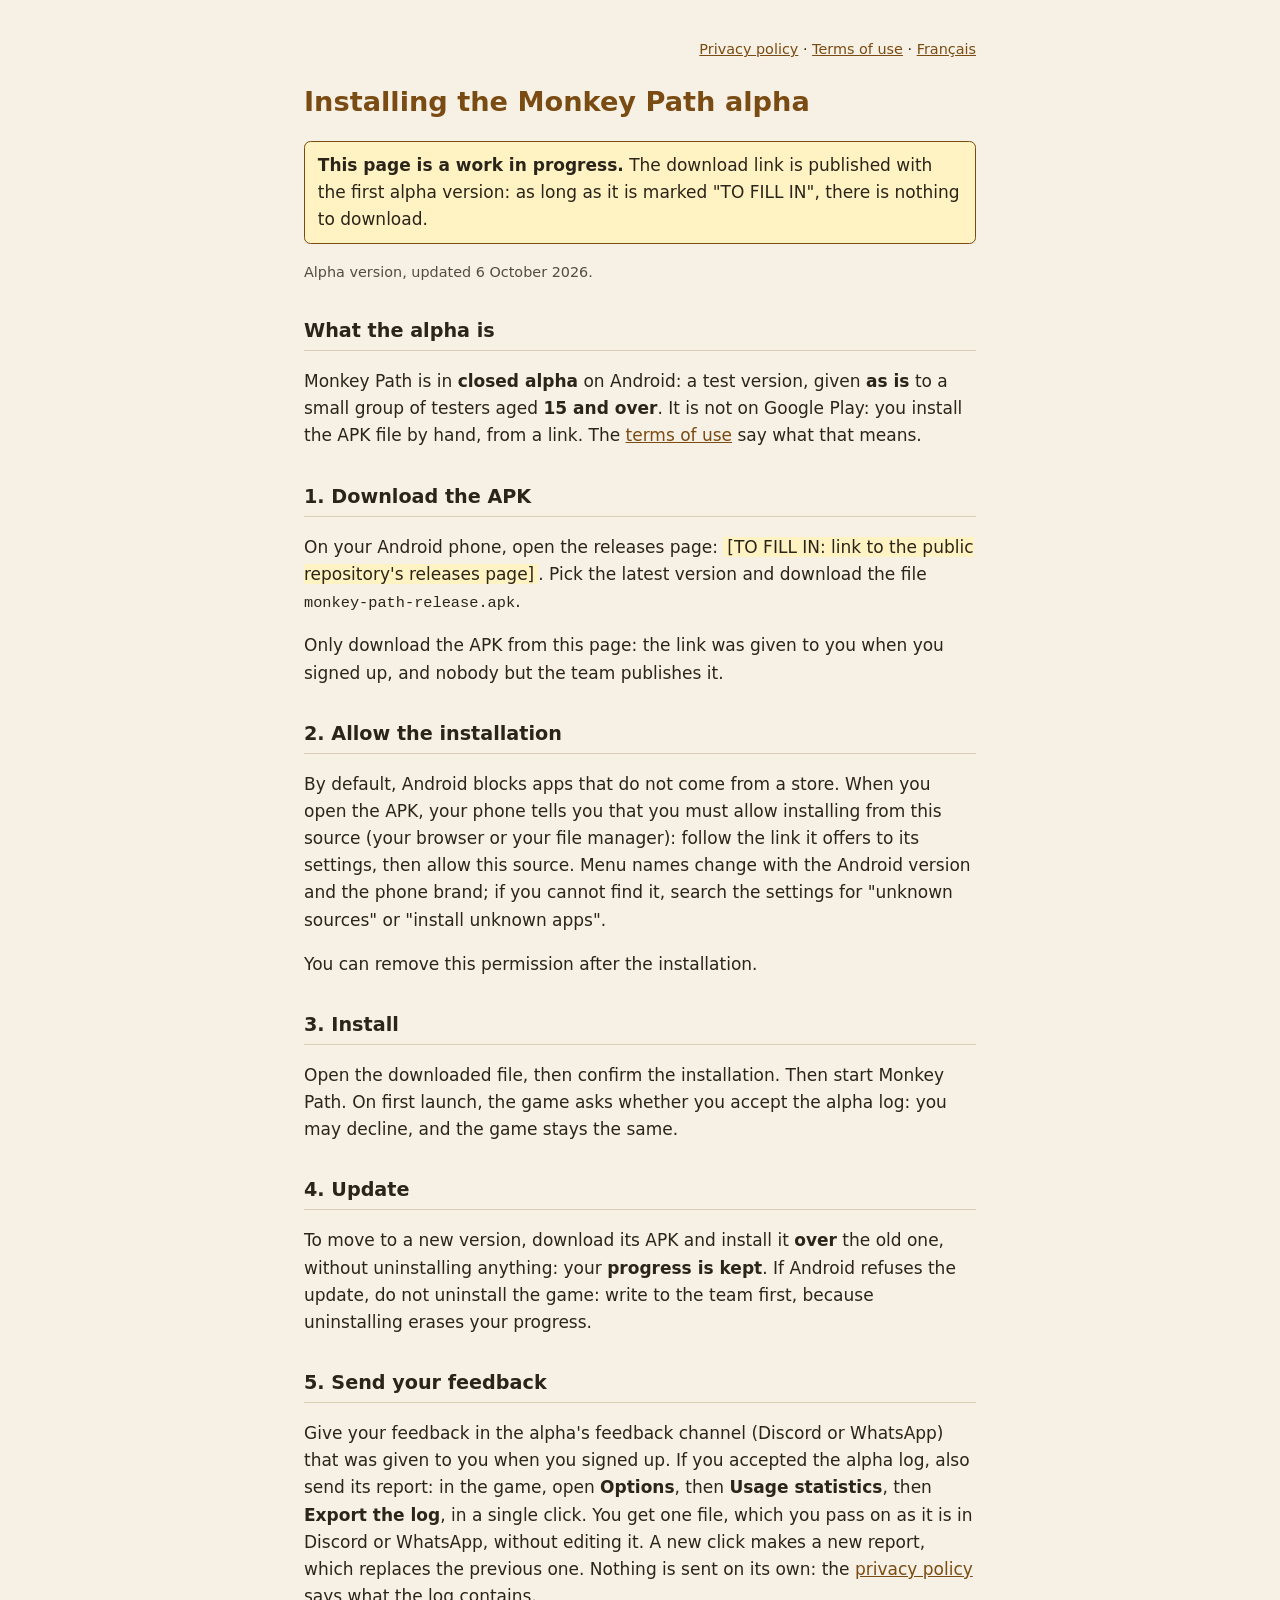
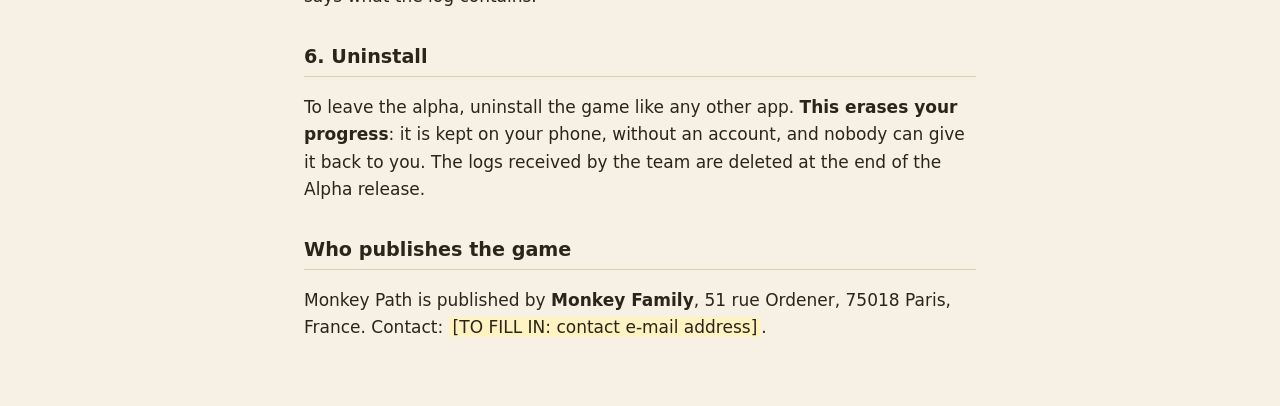
==== en/installation.html @ a171ffdf "Publier les pages de l'alpha (installation, confidentialité, conditions) Co-Authored-By: Claude Opus" ====
<!doctype html>
<html lang="en">
<head>
<meta charset="utf-8">
<meta name="viewport" content="width=device-width, initial-scale=1">
<title>Monkey Path — Installing the alpha</title>
<link rel="stylesheet" href="../style.css">
</head>
<body>
<main>
<p class="langue"><a href="./">Privacy policy</a> · <a href="conditions.html">Terms of use</a> · <a href="../fr/installation.html">Français</a></p>
<h1>Installing the Monkey Path alpha</h1>
<p class="bandeau"><strong>This page is a work in progress.</strong> The download link is published with the first alpha version: as long as it is marked "TO FILL IN", there is nothing to download.</p>
<p class="maj">Alpha version, updated 6 October 2026.</p>

<h2>What the alpha is</h2>
<p>Monkey Path is in <strong>closed alpha</strong> on Android: a test version, given <strong>as is</strong> to a small group of testers aged <strong>15 and over</strong>. It is not on Google Play: you install the APK file by hand, from a link. The <a href="conditions.html">terms of use</a> say what that means.</p>

<h2>1. Download the APK</h2>
<p>On your Android phone, open the releases page: <span class="todo">[TO FILL IN: link to the public repository's releases page]</span>. Pick the latest version and download the file <code>monkey-path-release.apk</code>.</p>
<p>Only download the APK from this page: the link was given to you when you signed up, and nobody but the team publishes it.</p>

<h2>2. Allow the installation</h2>
<p>By default, Android blocks apps that do not come from a store. When you open the APK, your phone tells you that you must allow installing from this source (your browser or your file manager): follow the link it offers to its settings, then allow this source. Menu names change with the Android version and the phone brand; if you cannot find it, search the settings for "unknown sources" or "install unknown apps".</p>
<p>You can remove this permission after the installation.</p>

<h2>3. Install</h2>
<p>Open the downloaded file, then confirm the installation. Then start Monkey Path. On first launch, the game asks whether you accept the alpha log: you may decline, and the game stays the same.</p>

<h2>4. Update</h2>
<p>To move to a new version, download its APK and install it <strong>over</strong> the old one, without uninstalling anything: your <strong>progress is kept</strong>. If Android refuses the update, do not uninstall the game: write to the team first, because uninstalling erases your progress.</p>

<h2>5. Send your feedback</h2>
<p>Give your feedback in the alpha's feedback channel (Discord or WhatsApp) that was given to you when you signed up. If you accepted the alpha log, also send its report: in the game, open <strong>Options</strong>, then <strong>Usage statistics</strong>, then <strong>Export the log</strong>, in a single click. You get one file, which you pass on as it is in Discord or WhatsApp, without editing it. A new click makes a new report, which replaces the previous one. Nothing is sent on its own: the <a href="./">privacy policy</a> says what the log contains.</p>

<h2>6. Uninstall</h2>
<p>To leave the alpha, uninstall the game like any other app. <strong>This erases your progress</strong>: it is kept on your phone, without an account, and nobody can give it back to you. The logs received by the team are deleted at the end of the Alpha release.</p>

<h2>Who publishes the game</h2>
<p>Monkey Path is published by <strong>Monkey Family</strong>, 51 rue Ordener, 75018 Paris, France. Contact: <span class="todo">[TO FILL IN: contact e-mail address]</span>.</p>
</main>
</body>
</html>
---- style.css ----
:root { --fond: #f6f1e4; --texte: #2b2418; --accent: #7a4b12; --trait: #d9cfb6; --alerte: #fff3c4; }
@media (prefers-color-scheme: dark) {
  :root { --fond: #1d1a14; --texte: #eadfc6; --accent: #e0a458; --trait: #4a4232; --alerte: #4a3d10; }
}
body { background: var(--fond); color: var(--texte); font: 17px/1.6 system-ui, sans-serif; margin: 0; }
main { max-width: 42rem; margin: 0 auto; padding: 1.5rem 1rem 3rem; }
h1 { font-size: 1.7rem; color: var(--accent); }
h2 { font-size: 1.2rem; margin-top: 2rem; border-bottom: 1px solid var(--trait); padding-bottom: .2rem; }
a { color: var(--accent); }
table { border-collapse: collapse; width: 100%; }
th, td { border: 1px solid var(--trait); padding: .4rem .6rem; text-align: left; vertical-align: top; }
.langue { text-align: right; font-size: .9rem; }
.todo { background: var(--alerte); padding: 0 .25rem; }
.bandeau { background: var(--alerte); border: 1px solid var(--accent); border-radius: .4rem; padding: .6rem .8rem; }
code { font-size: .9em; }
.maj { font-size: .9rem; opacity: .8; }
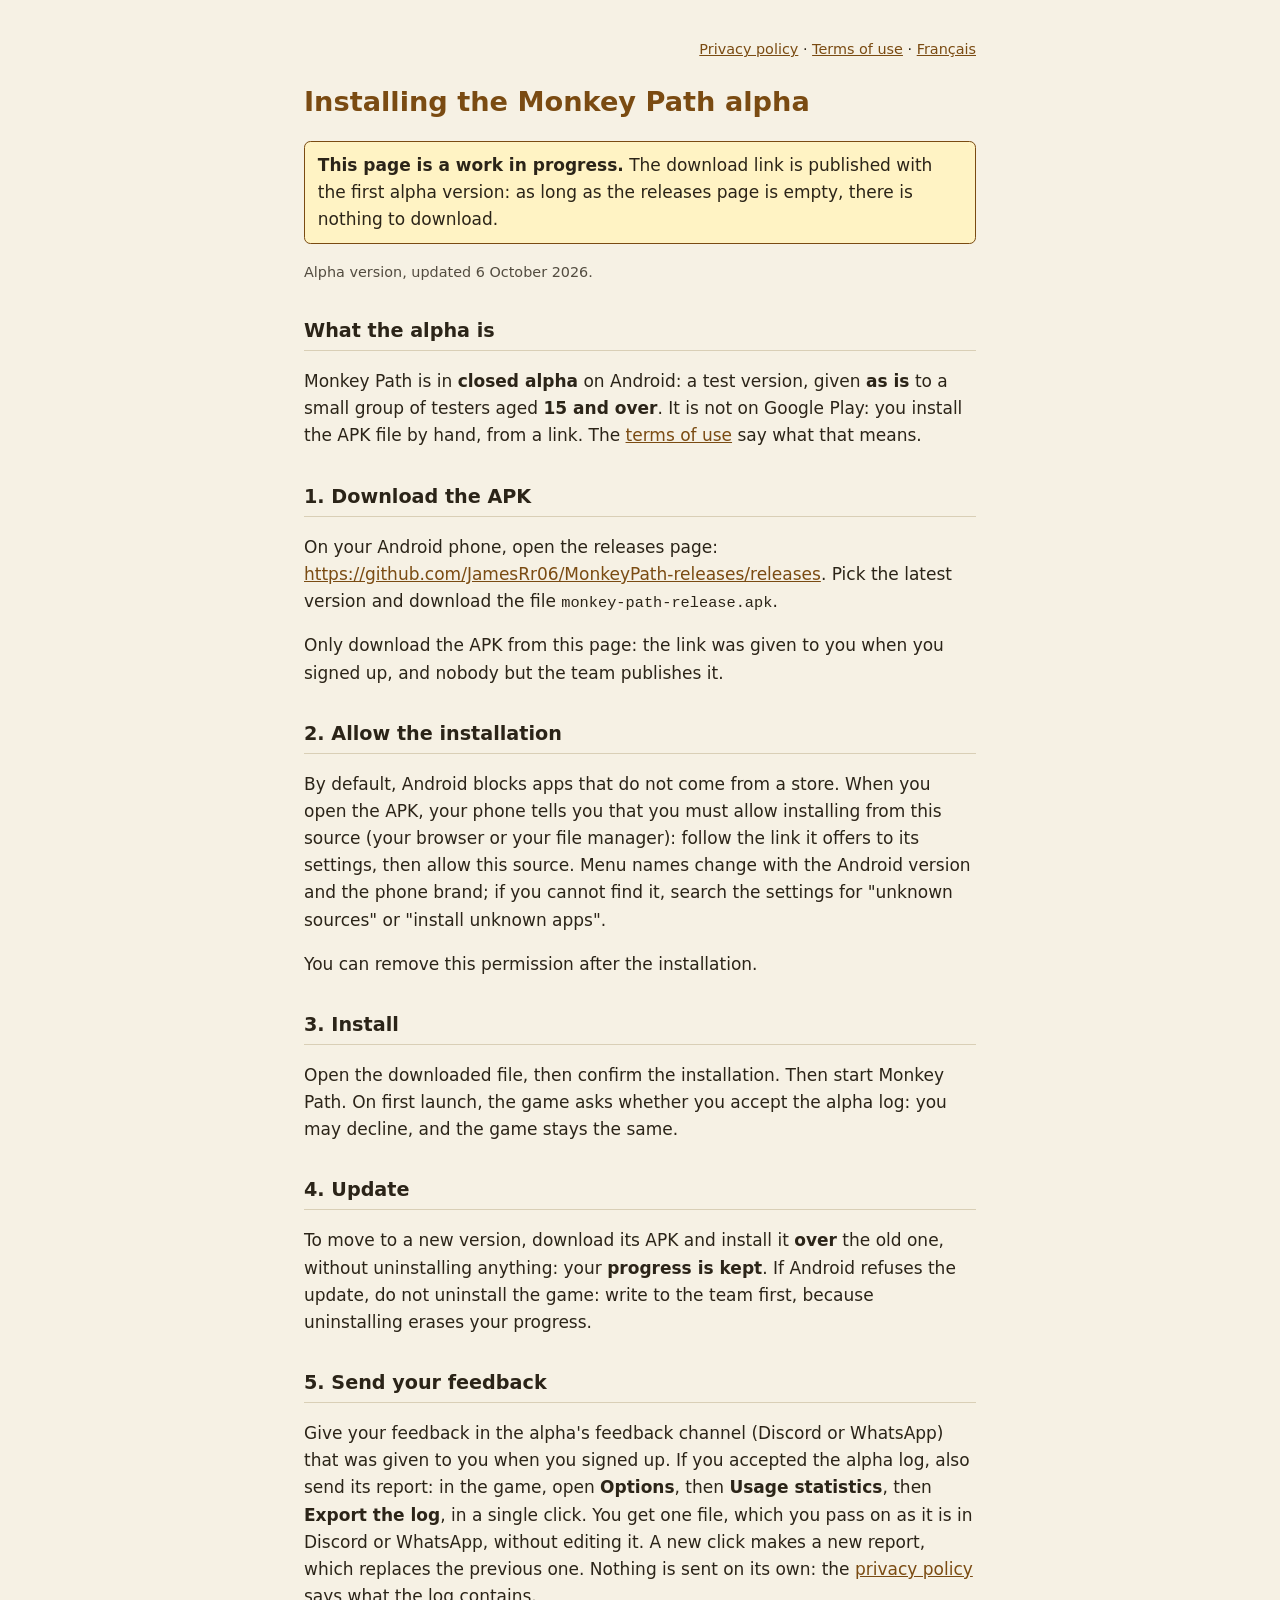
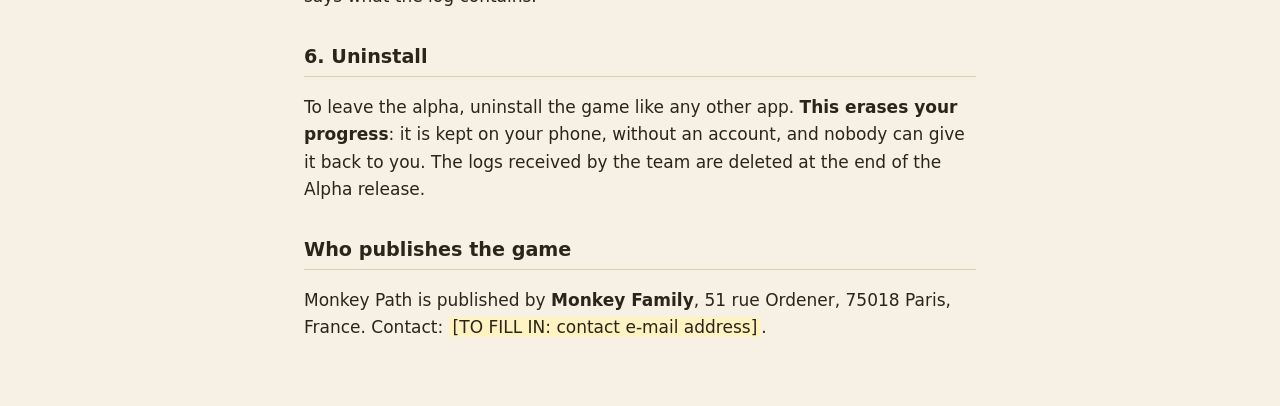
==== commit bb98644b: "Renseigner le lien des versions Co-Authored-By: Claude Opus 5.5 <noreply@anthropic.com>" ====
--- a/en/installation.html
+++ b/en/installation.html
@@ -10,14 +10,14 @@
 <main>
 <p class="langue"><a href="./">Privacy policy</a> · <a href="conditions.html">Terms of use</a> · <a href="../fr/installation.html">Français</a></p>
 <h1>Installing the Monkey Path alpha</h1>
-<p class="bandeau"><strong>This page is a work in progress.</strong> The download link is published with the first alpha version: as long as it is marked "TO FILL IN", there is nothing to download.</p>
+<p class="bandeau"><strong>This page is a work in progress.</strong> The download link is published with the first alpha version: as long as the releases page is empty, there is nothing to download.</p>
 <p class="maj">Alpha version, updated 6 October 2026.</p>
 
 <h2>What the alpha is</h2>
 <p>Monkey Path is in <strong>closed alpha</strong> on Android: a test version, given <strong>as is</strong> to a small group of testers aged <strong>15 and over</strong>. It is not on Google Play: you install the APK file by hand, from a link. The <a href="conditions.html">terms of use</a> say what that means.</p>
 
 <h2>1. Download the APK</h2>
-<p>On your Android phone, open the releases page: <span class="todo">[TO FILL IN: link to the public repository's releases page]</span>. Pick the latest version and download the file <code>monkey-path-release.apk</code>.</p>
+<p>On your Android phone, open the releases page: <a href="https://github.com/JamesRr06/MonkeyPath-releases/releases">https://github.com/JamesRr06/MonkeyPath-releases/releases</a>. Pick the latest version and download the file <code>monkey-path-release.apk</code>.</p>
 <p>Only download the APK from this page: the link was given to you when you signed up, and nobody but the team publishes it.</p>
 
 <h2>2. Allow the installation</h2>
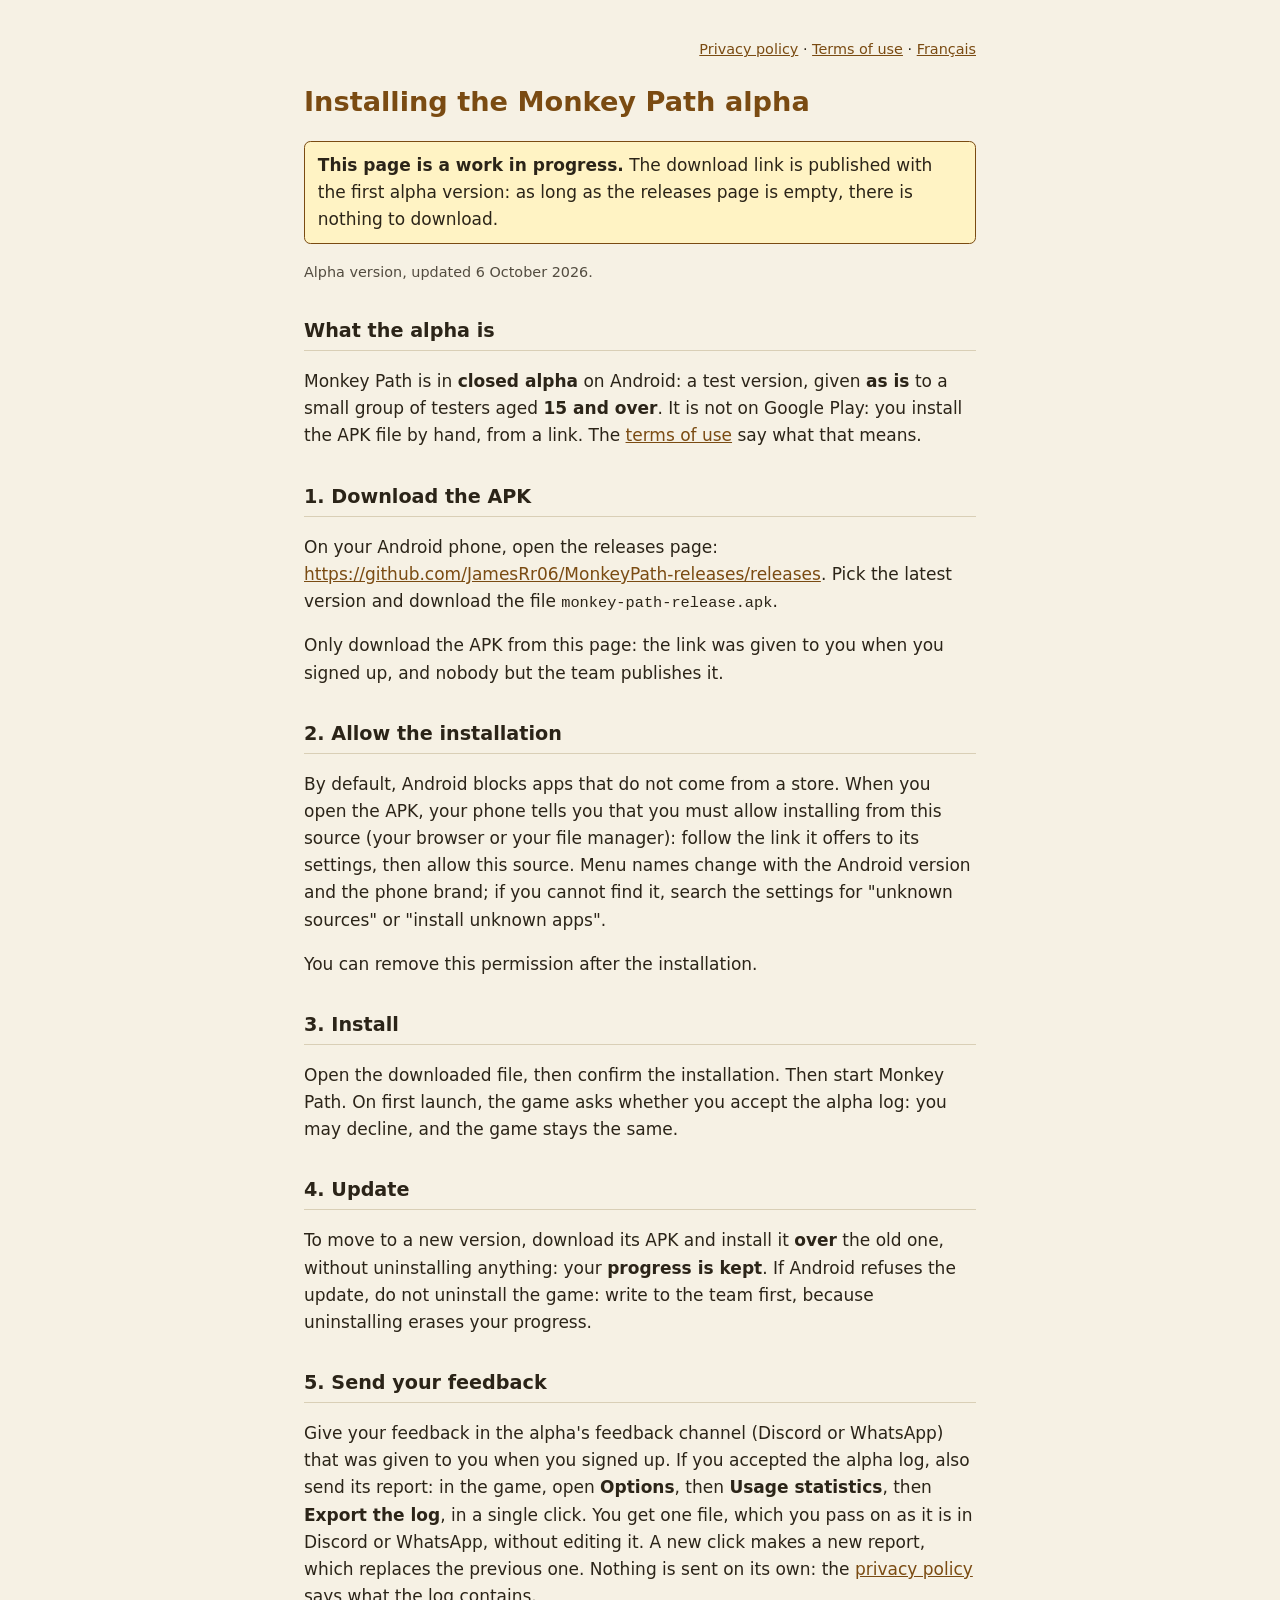
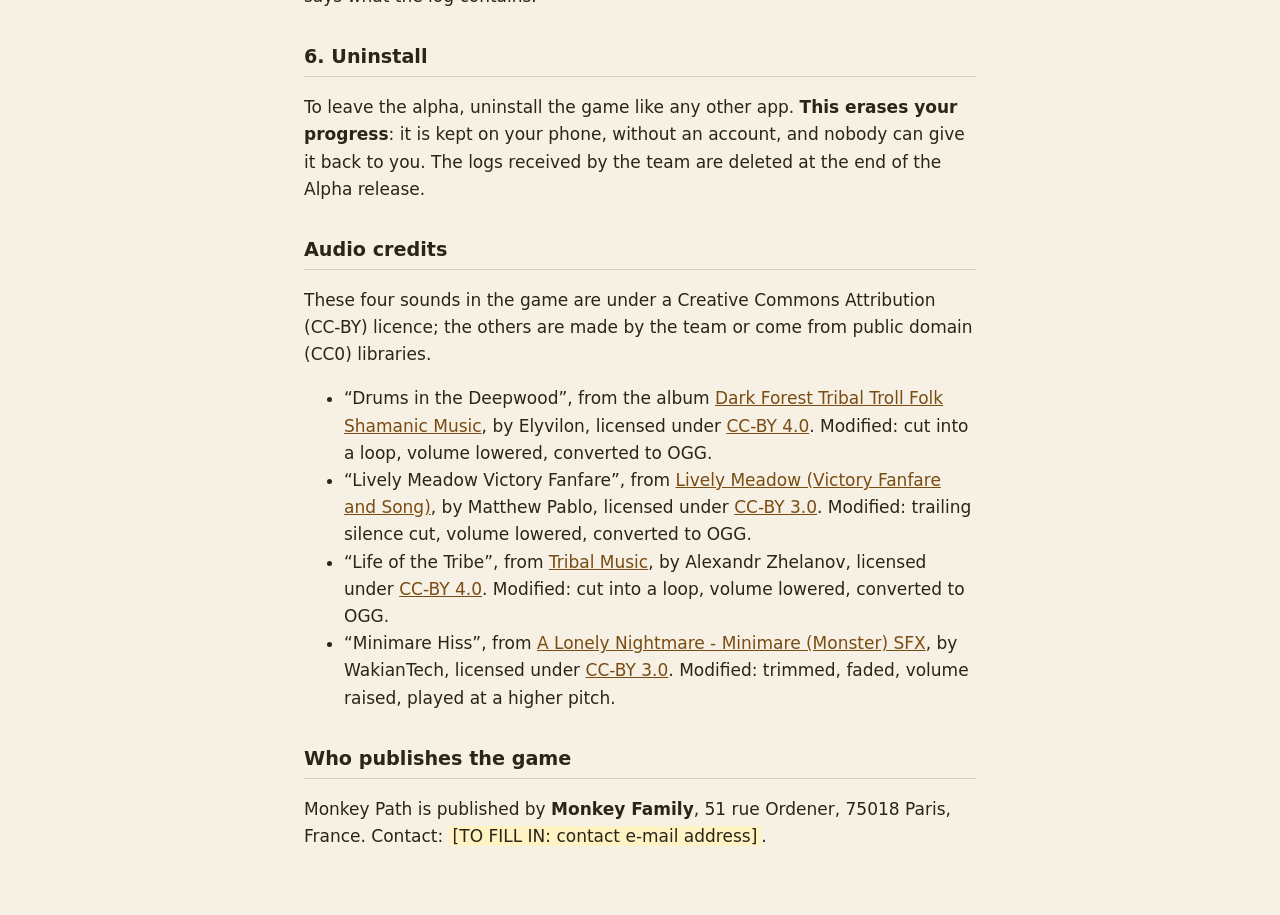
==== commit 46ff5802: "Publier la page d'installation de la version 0.1.0 avec les crédits audio" ====
--- a/en/installation.html
+++ b/en/installation.html
@@ -36,6 +36,15 @@
 <h2>6. Uninstall</h2>
 <p>To leave the alpha, uninstall the game like any other app. <strong>This erases your progress</strong>: it is kept on your phone, without an account, and nobody can give it back to you. The logs received by the team are deleted at the end of the Alpha release.</p>
 
+<h2>Audio credits</h2>
+<p>These four sounds in the game are under a Creative Commons Attribution (CC-BY) licence; the others are made by the team or come from public domain (CC0) libraries.</p>
+<ul>
+<li>“Drums in the Deepwood”, from the album <a href="https://opengameart.org/content/dark-forest-tribal-troll-folk-shamanic-music-drums-in-the-deepwood">Dark Forest Tribal Troll Folk Shamanic Music</a>, by Elyvilon, licensed under <a href="https://creativecommons.org/licenses/by/4.0/">CC-BY 4.0</a>. Modified: cut into a loop, volume lowered, converted to OGG.</li>
+<li>“Lively Meadow Victory Fanfare”, from <a href="https://opengameart.org/content/lively-meadow-victory-fanfare-and-song">Lively Meadow (Victory Fanfare and Song)</a>, by Matthew Pablo, licensed under <a href="https://creativecommons.org/licenses/by/3.0/">CC-BY 3.0</a>. Modified: trailing silence cut, volume lowered, converted to OGG.</li>
+<li>“Life of the Tribe”, from <a href="https://opengameart.org/content/tribal-music">Tribal Music</a>, by Alexandr Zhelanov, licensed under <a href="https://creativecommons.org/licenses/by/4.0/">CC-BY 4.0</a>. Modified: cut into a loop, volume lowered, converted to OGG.</li>
+<li>“Minimare Hiss”, from <a href="https://opengameart.org/content/a-lonely-nightmare-minimare-monster-sfx">A Lonely Nightmare - Minimare (Monster) SFX</a>, by WakianTech, licensed under <a href="https://creativecommons.org/licenses/by/3.0/">CC-BY 3.0</a>. Modified: trimmed, faded, volume raised, played at a higher pitch.</li>
+</ul>
+
 <h2>Who publishes the game</h2>
 <p>Monkey Path is published by <strong>Monkey Family</strong>, 51 rue Ordener, 75018 Paris, France. Contact: <span class="todo">[TO FILL IN: contact e-mail address]</span>.</p>
 </main>
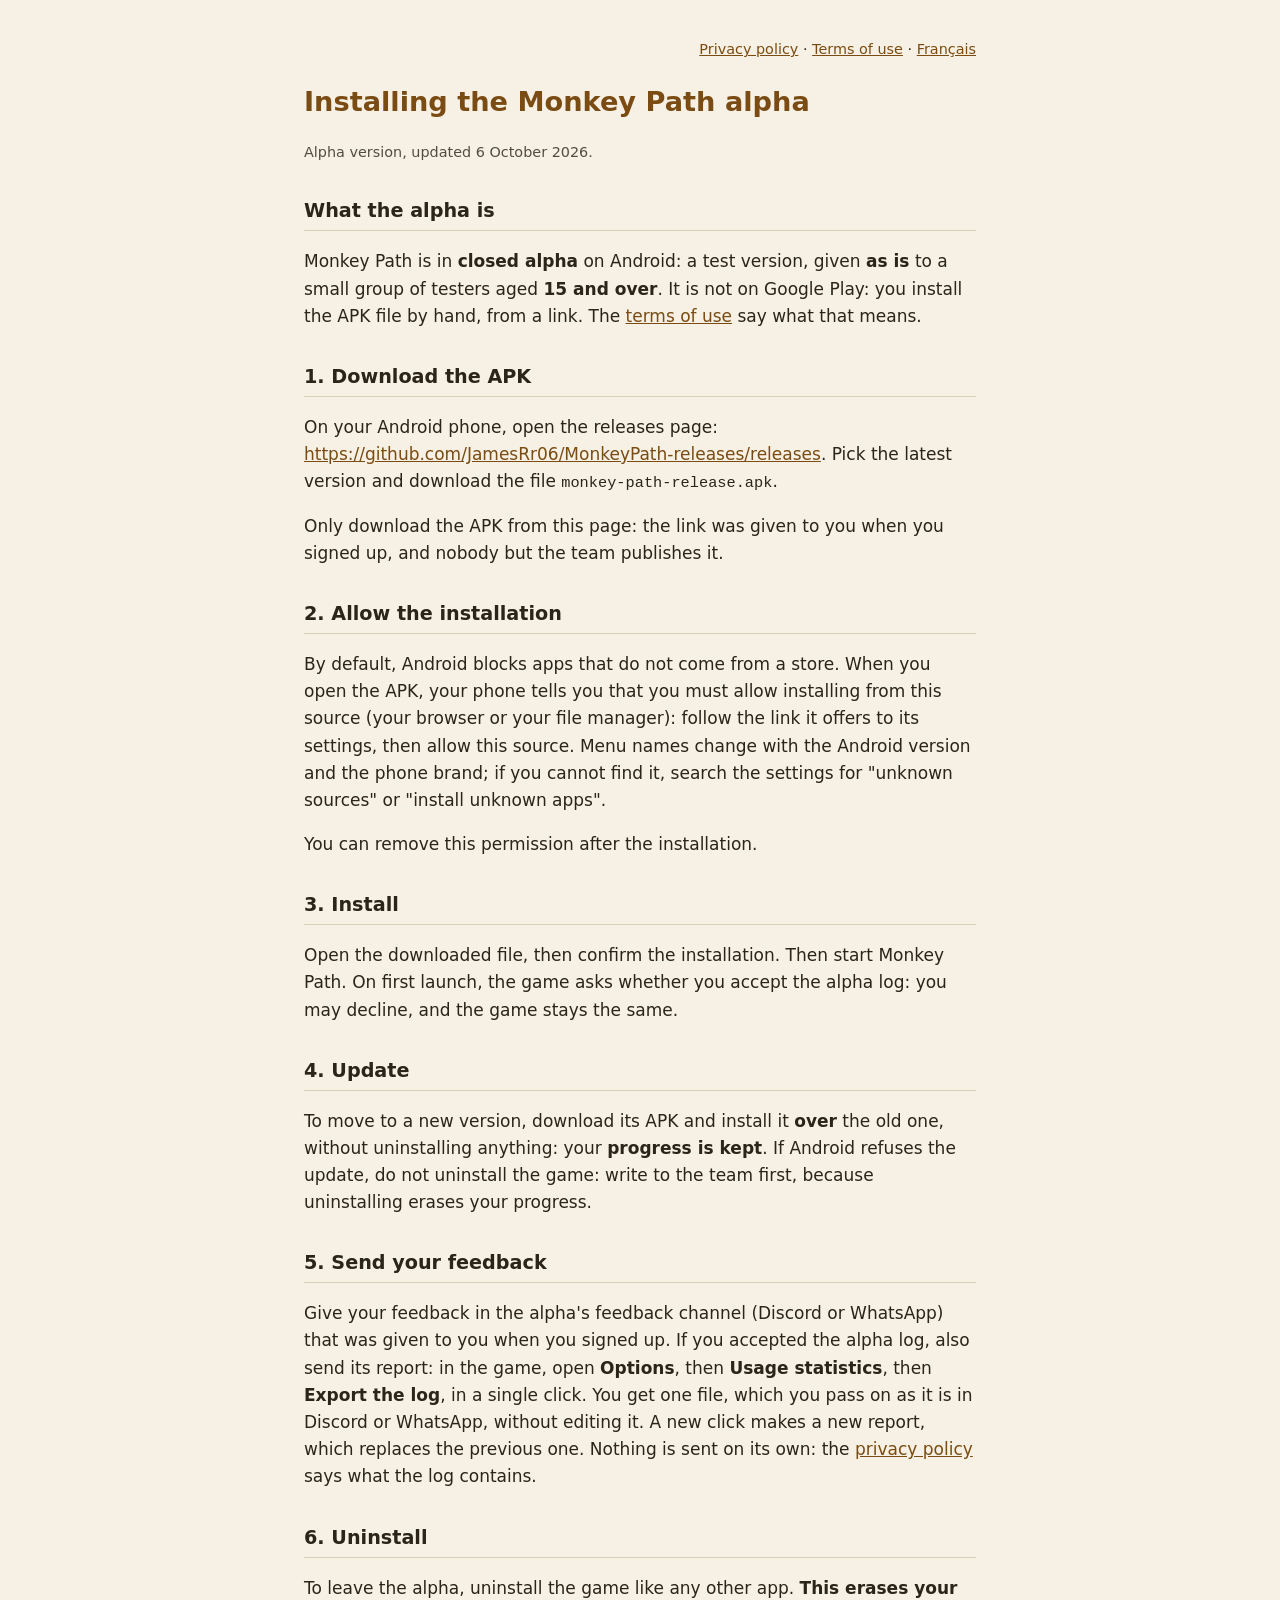
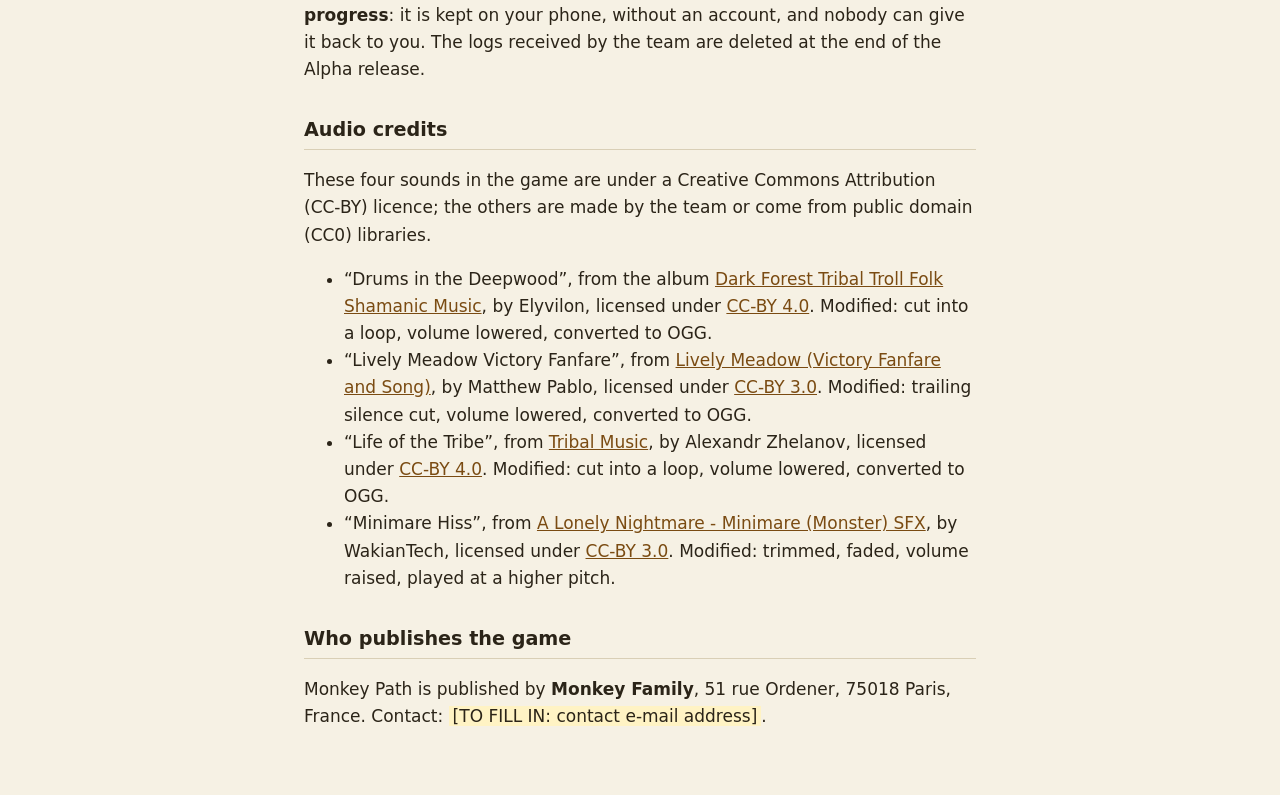
==== commit 6becc1fd: "Retirer le bandeau de la page des versions vide" ====
--- a/en/installation.html
+++ b/en/installation.html
@@ -10,7 +10,6 @@
 <main>
 <p class="langue"><a href="./">Privacy policy</a> · <a href="conditions.html">Terms of use</a> · <a href="../fr/installation.html">Français</a></p>
 <h1>Installing the Monkey Path alpha</h1>
-<p class="bandeau"><strong>This page is a work in progress.</strong> The download link is published with the first alpha version: as long as the releases page is empty, there is nothing to download.</p>
 <p class="maj">Alpha version, updated 6 October 2026.</p>
 
 <h2>What the alpha is</h2>
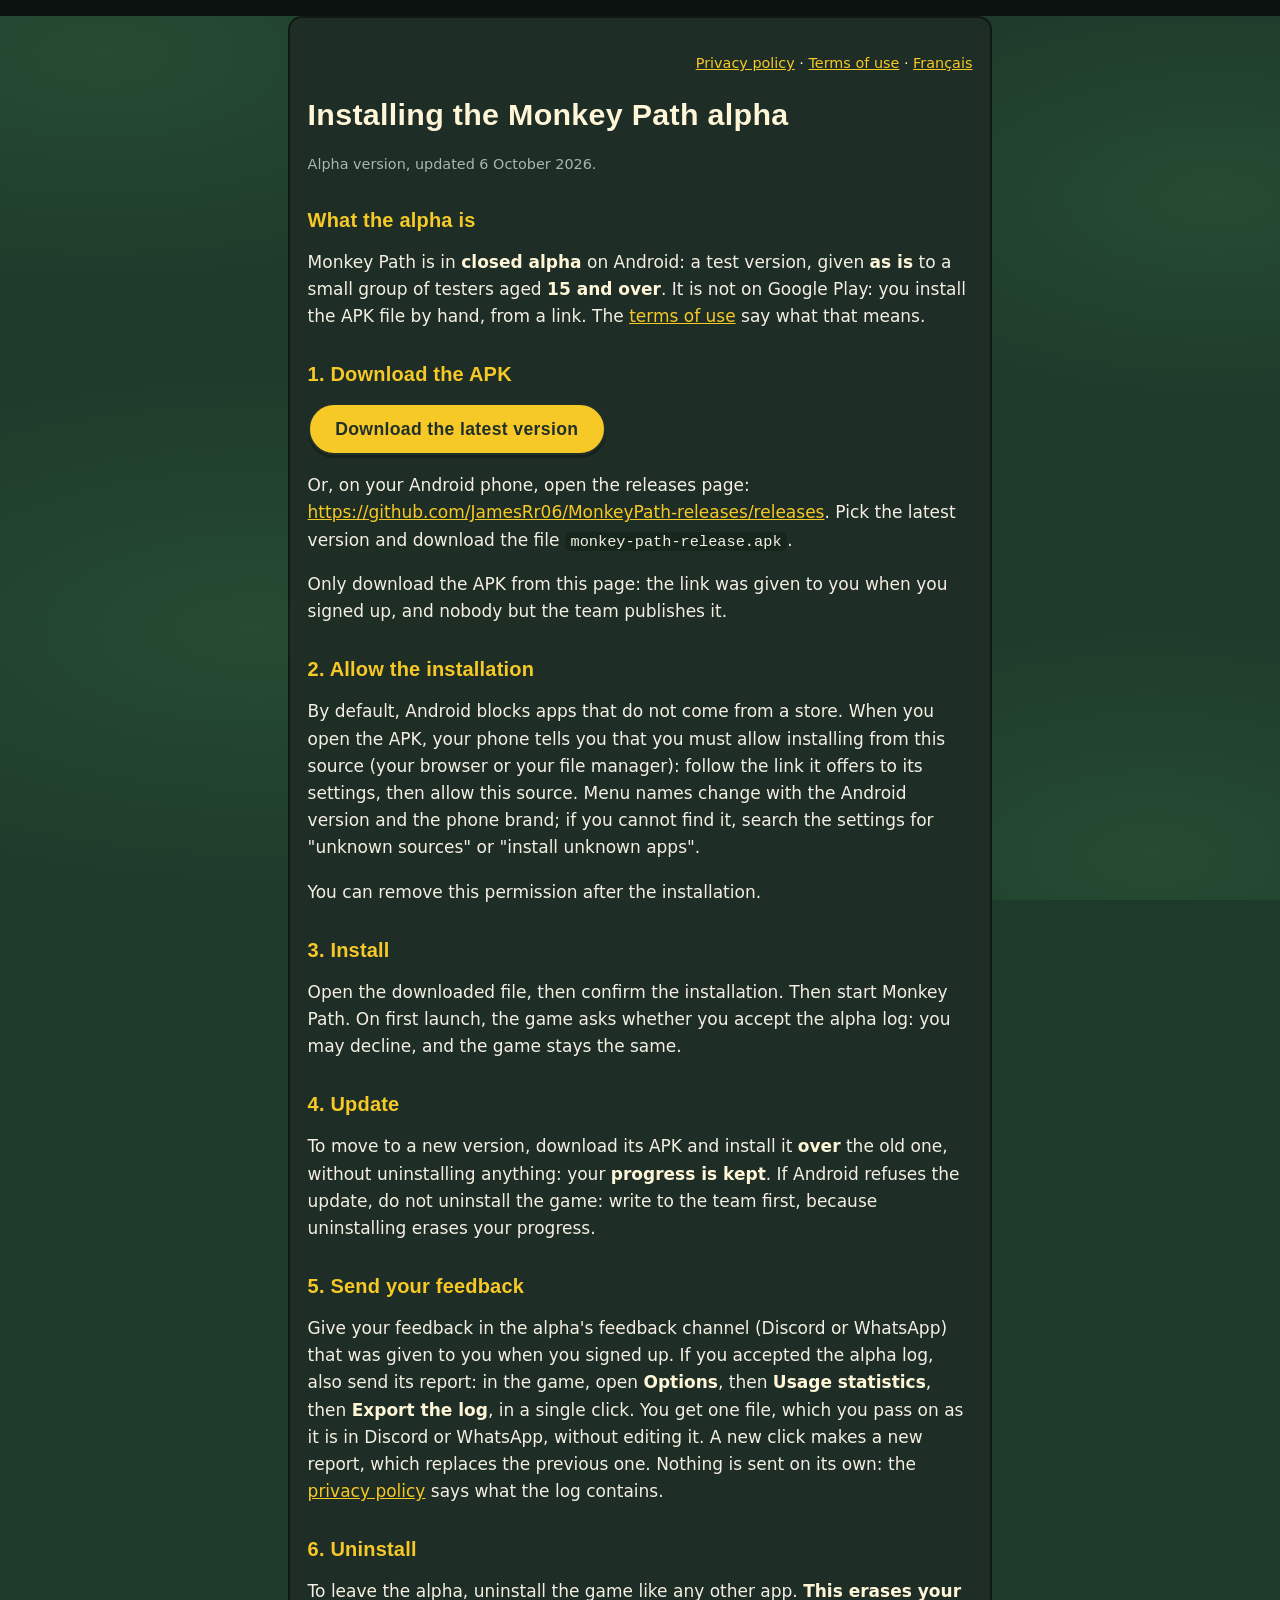
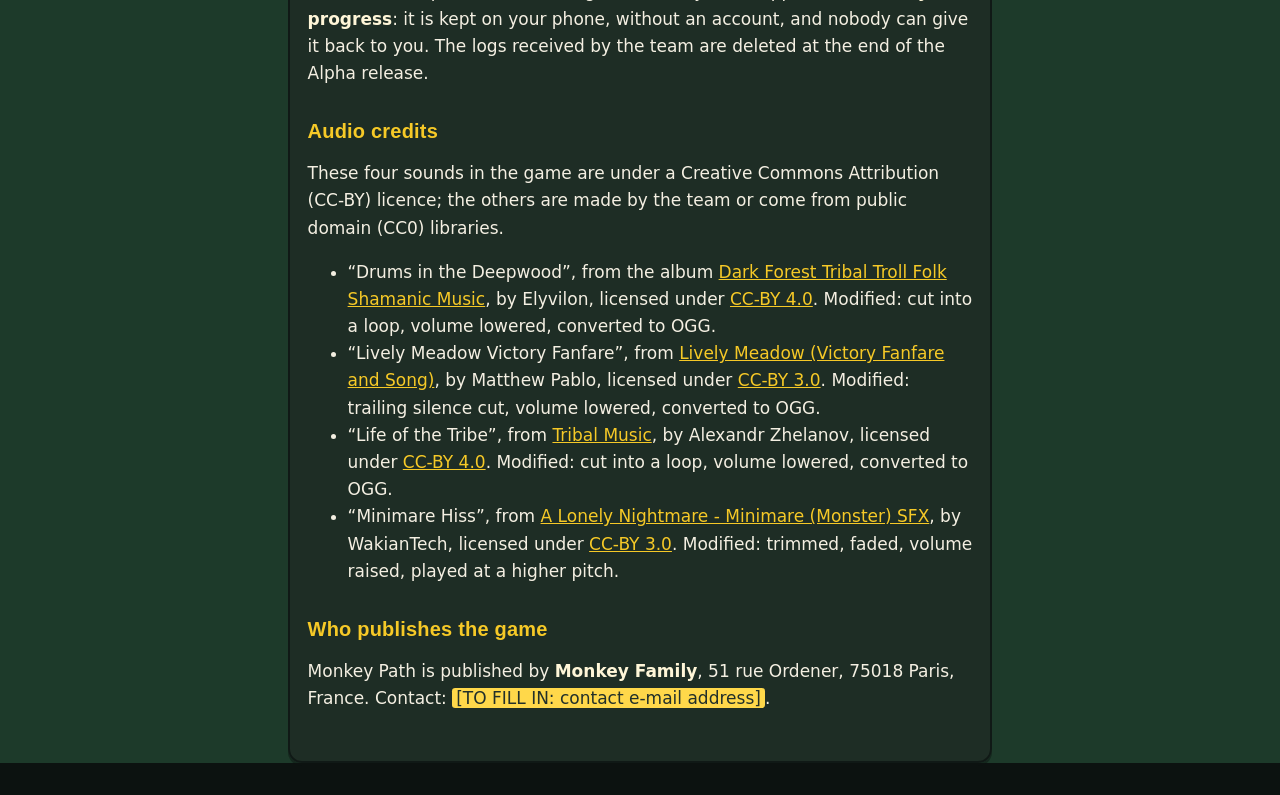
==== commit 891d1288: "Habiller la page des testeurs aux couleurs de la DA et la gamifier Co-Authored-By: Claude Opus 5.5 <" ====
--- a/en/installation.html
+++ b/en/installation.html
@@ -16,7 +16,8 @@
 <p>Monkey Path is in <strong>closed alpha</strong> on Android: a test version, given <strong>as is</strong> to a small group of testers aged <strong>15 and over</strong>. It is not on Google Play: you install the APK file by hand, from a link. The <a href="conditions.html">terms of use</a> say what that means.</p>
 
 <h2>1. Download the APK</h2>
-<p>On your Android phone, open the releases page: <a href="https://github.com/JamesRr06/MonkeyPath-releases/releases">https://github.com/JamesRr06/MonkeyPath-releases/releases</a>. Pick the latest version and download the file <code>monkey-path-release.apk</code>.</p>
+<p><a class="bouton" href="https://github.com/JamesRr06/MonkeyPath-releases/releases/latest/download/monkey-path-release.apk">Download the latest version</a></p>
+<p>Or, on your Android phone, open the releases page: <a href="https://github.com/JamesRr06/MonkeyPath-releases/releases">https://github.com/JamesRr06/MonkeyPath-releases/releases</a>. Pick the latest version and download the file <code>monkey-path-release.apk</code>.</p>
 <p>Only download the APK from this page: the link was given to you when you signed up, and nobody but the team publishes it.</p>
 
 <h2>2. Allow the installation</h2>
--- a/style.css
+++ b/style.css
@@ -1,16 +1,121 @@
-:root { --fond: #f6f1e4; --texte: #2b2418; --accent: #7a4b12; --trait: #d9cfb6; --alerte: #fff3c4; }
-@media (prefers-color-scheme: dark) {
-  :root { --fond: #1d1a14; --texte: #eadfc6; --accent: #e0a458; --trait: #4a4232; --alerte: #4a3d10; }
+/* Couleurs et formes de la direction artistique (planche 22c, écrans de campagne) :
+   fond jungle, panneaux sombres arrondis, bouton principal or en pilule.
+   Pas de rouge : il est réservé aux attaques ennemies. Le vert vif est réservé aux soins. */
+:root {
+  --fond: #1d3a2a; --feuillage: rgba(45, 90, 58, .55); --nuit: #0c1210;
+  --panneau: rgba(31, 45, 37, .93); --panneau-2: #2b3b31; --pastille: #16261c;
+  --texte: #f4efe2; --attenue: #a9b8ac; --encre: #22302a; --creme: #fff6d8;
+  --or: #f6c927; --xp: #ffd84a; --secondaire: #3f5046;
+  --titre: "Titan One", "Arial Black", "Segoe UI Black", Impact, sans-serif;
+  --corps: "Fredoka", "Trebuchet MS", "Segoe UI", Roboto, system-ui, sans-serif;
 }
-body { background: var(--fond); color: var(--texte); font: 17px/1.6 system-ui, sans-serif; margin: 0; }
-main { max-width: 42rem; margin: 0 auto; padding: 1.5rem 1rem 3rem; }
-h1 { font-size: 1.7rem; color: var(--accent); }
-h2 { font-size: 1.2rem; margin-top: 2rem; border-bottom: 1px solid var(--trait); padding-bottom: .2rem; }
-a { color: var(--accent); }
-table { border-collapse: collapse; width: 100%; }
-th, td { border: 1px solid var(--trait); padding: .4rem .6rem; text-align: left; vertical-align: top; }
+* { box-sizing: border-box; }
+html { background: var(--nuit); }
+body {
+  margin: 0; min-height: 100vh; color: var(--texte); font: 17px/1.6 var(--corps);
+  background:
+    radial-gradient(ellipse 60% 40% at 8% 6%, var(--feuillage), transparent 70%),
+    radial-gradient(ellipse 50% 35% at 95% 22%, var(--feuillage), transparent 70%),
+    radial-gradient(ellipse 70% 45% at 20% 70%, var(--feuillage), transparent 70%),
+    radial-gradient(ellipse 55% 40% at 90% 95%, var(--feuillage), transparent 70%),
+    var(--fond);
+  background-attachment: fixed;
+}
+main { max-width: 44rem; margin: 0 auto; padding: 1.25rem 1rem 3rem; }
+h1, h2, h3 { font-family: var(--titre); font-weight: 900; letter-spacing: .01em; line-height: 1.2; }
+h1 { font-size: 1.9rem; color: var(--creme); }
+h2 { font-size: 1.25rem; color: var(--or); margin-top: 2rem; }
+a { color: var(--or); }
+code { font-size: .9em; background: var(--pastille); padding: .05rem .35rem; border-radius: .3rem; }
+strong { color: var(--creme); }
+
+/* Pages de texte (installation, confidentialité, conditions) : le contenu dans un panneau. */
+main:not(.accueil) {
+  background: var(--panneau); border: 2px solid rgba(12, 18, 16, .7); border-radius: 14px;
+  box-shadow: 0 3px 0 rgba(12, 18, 16, .45); margin-top: 1rem; margin-bottom: 2rem; padding: 1.25rem 1.1rem 2rem;
+}
+table { border-collapse: collapse; width: 100%; display: block; overflow-x: auto; }
+th, td { border: 1px solid var(--panneau-2); padding: .4rem .6rem; text-align: left; vertical-align: top; }
+th { background: var(--panneau-2); }
 .langue { text-align: right; font-size: .9rem; }
-.todo { background: var(--alerte); padding: 0 .25rem; }
-.bandeau { background: var(--alerte); border: 1px solid var(--accent); border-radius: .4rem; padding: .6rem .8rem; }
-code { font-size: .9em; }
-.maj { font-size: .9rem; opacity: .8; }
+.maj { font-size: .9rem; color: var(--attenue); }
+.todo { background: var(--xp); color: var(--encre); padding: 0 .25rem; border-radius: .2rem; }
+.bandeau { background: var(--pastille); border: 2px solid var(--or); border-radius: 14px; padding: .7rem .9rem; }
+
+/* Boutons en pilule : principal or, contour encre, ombre portée de 3 px. */
+.bouton {
+  display: inline-flex; align-items: center; justify-content: center; gap: .6rem;
+  min-height: 52px; padding: .7rem 1.6rem; border-radius: 999px;
+  background: var(--or); color: var(--encre); border: 2.2px solid var(--encre);
+  box-shadow: 0 3px 0 rgba(12, 18, 16, .45);
+  font: 900 1.1rem/1.1 var(--titre); text-decoration: none; letter-spacing: .02em;
+  transition: transform .08s ease, box-shadow .08s ease, filter .15s ease;
+}
+.bouton:hover { filter: brightness(1.07); }
+.bouton:active { transform: translateY(3px); box-shadow: 0 0 0 rgba(12, 18, 16, .45); }
+.bouton.secondaire { background: var(--secondaire); color: var(--texte); border-color: rgba(244, 239, 226, .5); }
+.bouton.geant { min-height: 72px; font-size: 1.35rem; padding: .9rem 2.2rem; width: 100%; max-width: 24rem; }
+.bouton img { width: 34px; height: 34px; }
+
+/* --- Accueil des testeurs ---------------------------------------------------------------- */
+.accueil { text-align: center; }
+.accueil .langue a { display: inline-block; padding: .2rem .8rem; border-radius: 999px; background: var(--secondaire); color: var(--texte); text-decoration: none; }
+.logo { display: flex; align-items: center; justify-content: center; gap: .4rem; margin: .5rem 0 0; }
+.logo h1 {
+  margin: 0; font-size: clamp(2.6rem, 12vw, 4.2rem); line-height: .95; text-align: left; color: var(--creme);
+  -webkit-text-stroke: 8px var(--encre); paint-order: stroke fill;
+  text-shadow: 0 5px 0 var(--nuit);
+}
+.logo img { width: clamp(84px, 24vw, 128px); height: auto; transform: rotate(-12deg); animation: balance 3.2s ease-in-out infinite; filter: drop-shadow(0 5px 0 rgba(12, 18, 16, .45)); }
+@keyframes balance { 0%, 100% { transform: rotate(-12deg) translateY(0); } 50% { transform: rotate(-4deg) translateY(-6px); } }
+.badge {
+  display: inline-block; margin: 1rem 0 .4rem; padding: .25rem .9rem; border-radius: 999px;
+  background: var(--pastille); border: 2px solid var(--or); color: var(--or);
+  font: 900 .85rem/1.4 var(--titre); letter-spacing: .08em; text-transform: uppercase;
+}
+.accroche { color: var(--attenue); max-width: 32rem; margin: .4rem auto 1.4rem; }
+.telecharger { margin: 0 auto; }
+.version { margin: .7rem 0 0; font-size: .9rem; color: var(--attenue); min-height: 1.4em; }
+.version b { color: var(--xp); }
+
+.panneau {
+  background: var(--panneau); border: 2px solid rgba(12, 18, 16, .7); border-radius: 14px;
+  box-shadow: 0 3px 0 rgba(12, 18, 16, .45); padding: 1.1rem 1rem 1.2rem; margin-top: 1.6rem; text-align: left;
+}
+.panneau h2 { margin: 0 0 .2rem; }
+.entete { display: flex; align-items: baseline; justify-content: space-between; gap: 1rem; flex-wrap: wrap; }
+.compteur { font: 900 .95rem var(--titre); color: var(--xp); }
+.barre { height: 14px; border-radius: 999px; background: var(--pastille); border: 2px solid var(--encre); overflow: hidden; margin: .5rem 0 1rem; }
+.barre span { display: block; height: 100%; width: 0; background: linear-gradient(var(--xp), #e7b923); border-radius: 999px; transition: width .4s ease; }
+
+.quete { list-style: none; margin: 0; padding: 0; display: grid; gap: .6rem; }
+.quete button {
+  all: unset; box-sizing: border-box; cursor: pointer; width: 100%;
+  display: grid; grid-template-columns: 44px 1fr; gap: .8rem; align-items: center;
+  background: var(--panneau-2); border-radius: 12px; padding: .7rem .8rem; border: 2px solid transparent;
+}
+.quete button:focus-visible { border-color: var(--or); }
+.medaille {
+  width: 44px; height: 44px; border-radius: 50%; display: grid; place-items: center;
+  background: var(--pastille); border: 2.2px solid var(--or); color: var(--or); font: 900 1.2rem var(--titre);
+}
+.quete b { display: block; color: var(--creme); font-weight: 600; }
+.quete small { display: block; color: var(--attenue); font-size: .9rem; line-height: 1.45; }
+.quete .faite .medaille { background: var(--or); color: var(--encre); border-color: var(--encre); }
+.quete .faite b { text-decoration: line-through; text-decoration-color: var(--or); }
+.recompense { display: none; margin: 1rem 0 0; padding: .7rem .9rem; border-radius: 12px; background: var(--pastille); border: 2px dashed var(--or); color: var(--creme); }
+.recompense.visible { display: block; animation: apparait .35s ease-out; }
+@keyframes apparait { from { transform: scale(.92); opacity: 0; } to { transform: none; opacity: 1; } }
+
+.singes { display: grid; grid-template-columns: repeat(3, 1fr); gap: .7rem; margin-top: .8rem; }
+.singe { background: var(--panneau-2); border-radius: 12px; padding: .8rem .4rem; text-align: center; }
+.singe img { width: 76px; height: 76px; display: block; margin: 0 auto .4rem; filter: drop-shadow(0 3px 0 rgba(12, 18, 16, .45)); }
+.singe b { display: block; font: 900 1rem var(--titre); color: var(--creme); }
+.singe small { color: var(--attenue); font-size: .85rem; }
+
+.liens { display: flex; flex-wrap: wrap; justify-content: center; gap: .6rem; margin-top: 1.4rem; }
+.liens .bouton { min-height: 44px; font-size: .95rem; padding: .5rem 1.1rem; }
+.pied { margin-top: 1.4rem; font-size: .85rem; color: var(--attenue); }
+
+@media (max-width: 380px) { .singes { gap: .4rem; } .singe img { width: 60px; height: 60px; } }
+@media (prefers-reduced-motion: reduce) { .logo img, .recompense.visible { animation: none; } .barre span { transition: none; } }
